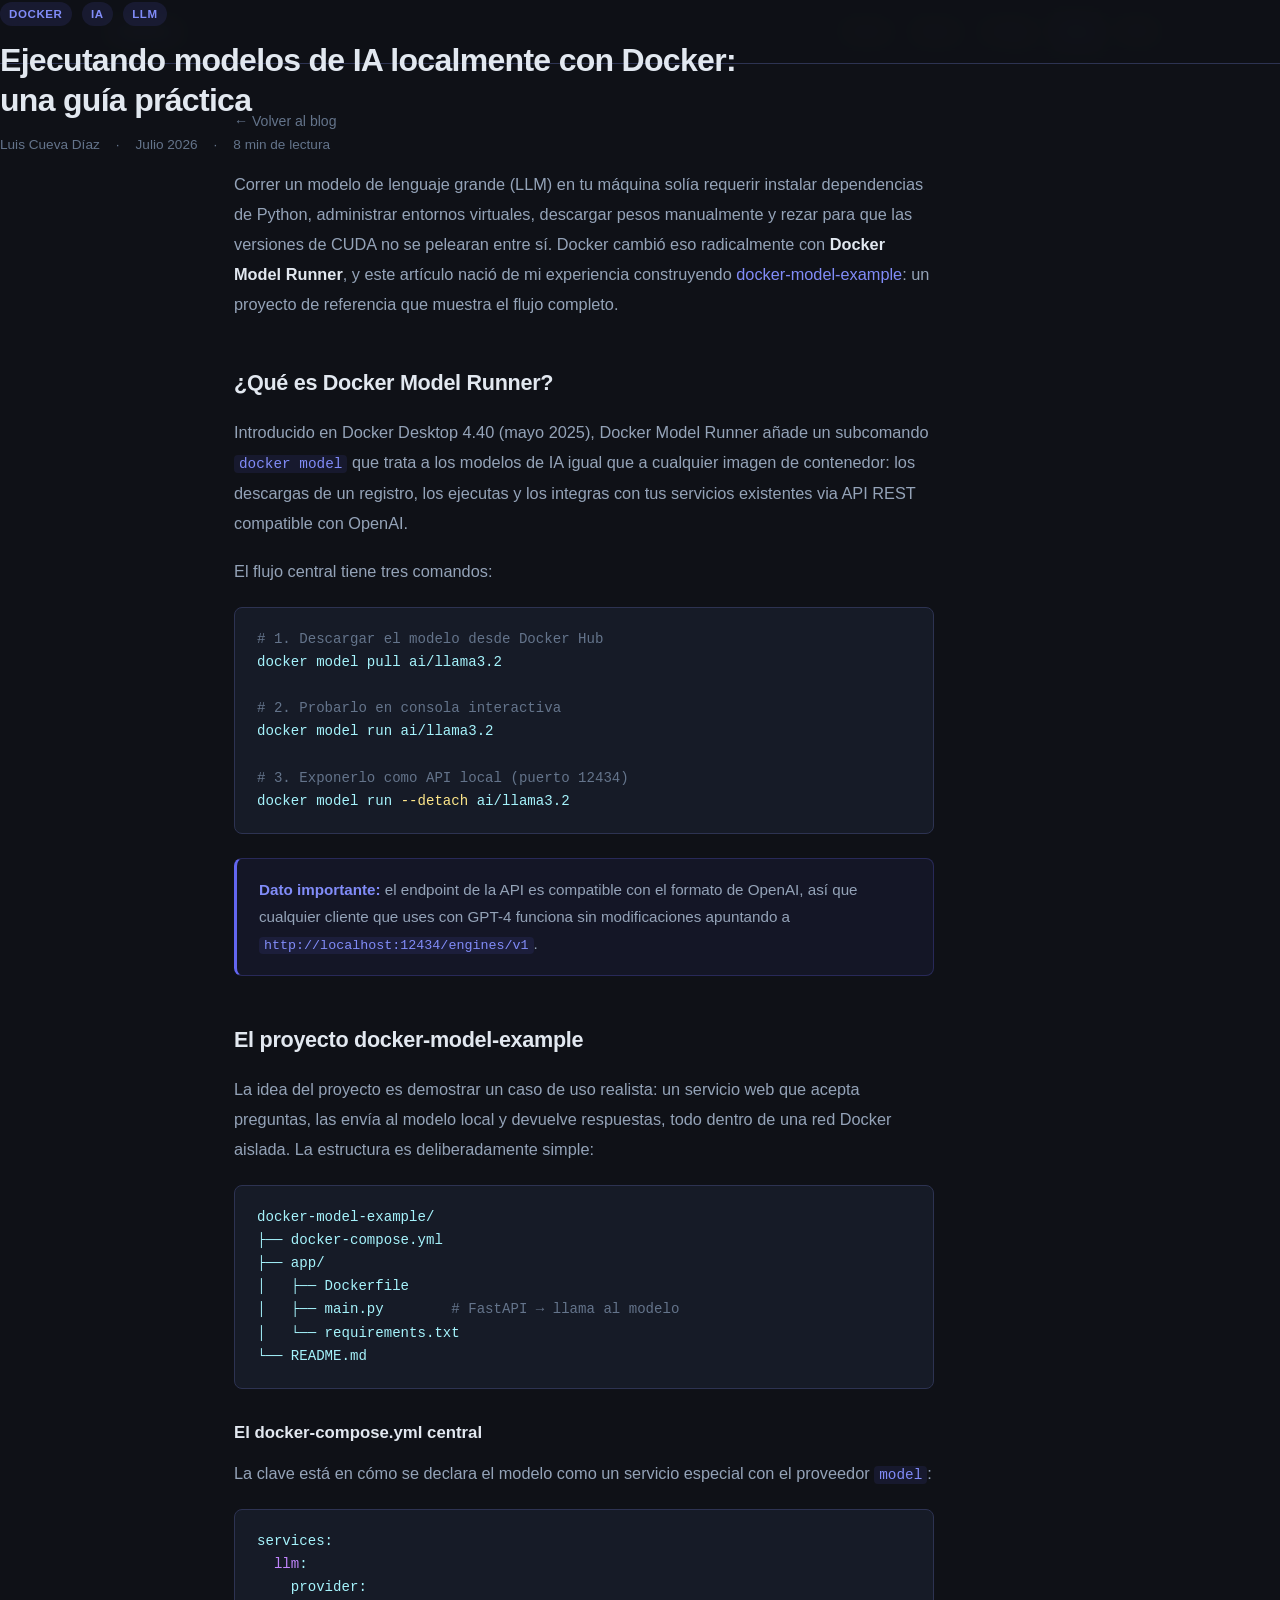
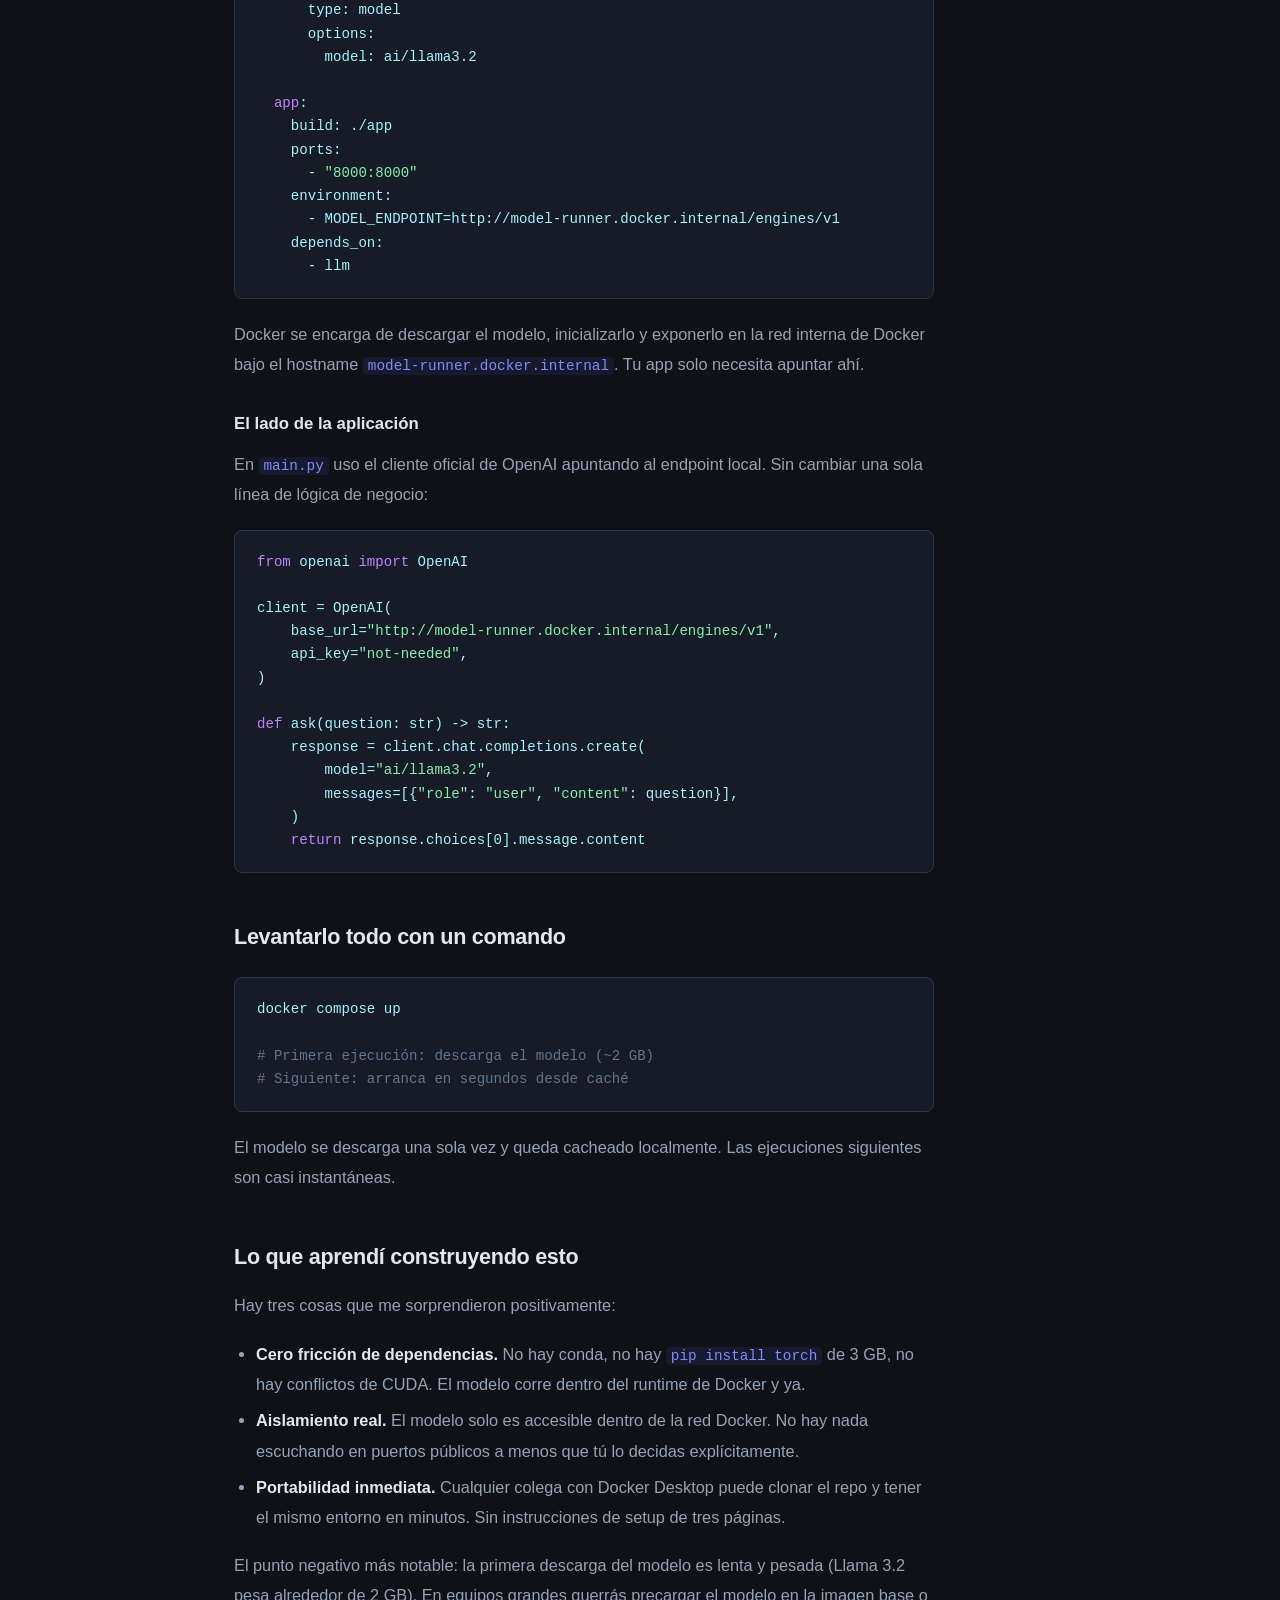
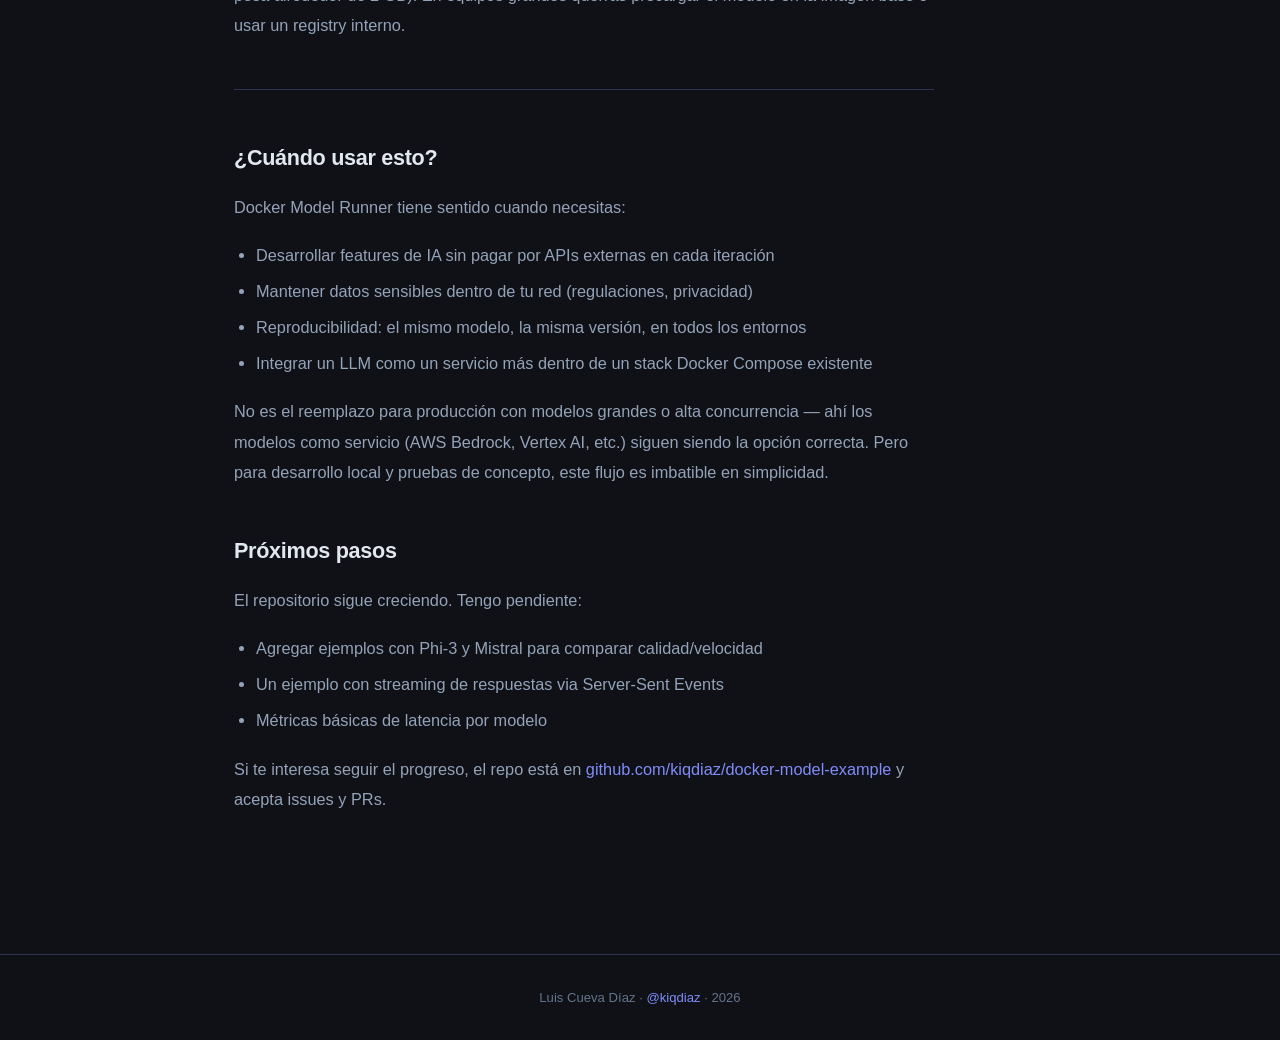
==== blog/docker-model-example.html @ 5ffebb15 "Sitio personal: blog, about, código y RSS feed Co-Authored-By: Claude Sonnet 4.6 <noreply@anthropic." ====
<!DOCTYPE html>
<html lang="es">
<head>
  <meta charset="UTF-8">
  <meta name="viewport" content="width=device-width, initial-scale=1.0">
  <meta name="description" content="Cómo usar Docker Model Runner para ejecutar LLMs localmente sin complicaciones.">
  <title>Ejecutando modelos de IA con Docker · kiqdiaz</title>
  <link rel="stylesheet" href="../css/styles.css">
  <style>
    /* ── Article-specific styles ── */
    .article-back {
      display: inline-flex;
      align-items: center;
      gap: 6px;
      color: var(--text-muted);
      text-decoration: none;
      font-size: .88rem;
      margin-bottom: 36px;
      transition: color .18s;
    }
    .article-back:hover { color: var(--accent-light); }

    .article-header { margin-bottom: 40px; }

    .article-tags { margin-bottom: 14px; }
    .article-tag {
      display: inline-block;
      font-size: .72rem;
      font-weight: 600;
      color: var(--accent-light);
      background: rgba(99,102,241,.12);
      padding: 3px 9px;
      border-radius: 20px;
      margin-right: 6px;
      letter-spacing: .6px;
      text-transform: uppercase;
    }

    .article-title {
      font-size: 2rem;
      font-weight: 800;
      letter-spacing: -.7px;
      line-height: 1.25;
      margin-bottom: 14px;
    }

    .article-meta {
      color: var(--text-muted);
      font-size: .85rem;
      display: flex;
      align-items: center;
      gap: 16px;
    }
    .article-meta span::before { content: '·'; margin-right: 16px; }
    .article-meta span:first-child::before { display: none; }

    /* ── Body typography ── */
    .article-body {
      max-width: 700px;
      color: var(--text-secondary);
      font-size: 1.02rem;
      line-height: 1.85;
    }

    .article-body h2 {
      font-size: 1.35rem;
      font-weight: 700;
      color: var(--text-primary);
      margin: 44px 0 14px;
      letter-spacing: -.3px;
    }

    .article-body h3 {
      font-size: 1.05rem;
      font-weight: 600;
      color: var(--text-primary);
      margin: 28px 0 10px;
    }

    .article-body p { margin-bottom: 18px; }
    .article-body p:last-child { margin-bottom: 0; }

    .article-body a {
      color: var(--accent-light);
      text-decoration: none;
    }
    .article-body a:hover { text-decoration: underline; }

    .article-body ul, .article-body ol {
      padding-left: 22px;
      margin-bottom: 18px;
    }
    .article-body li { margin-bottom: 6px; }

    .article-body strong { color: var(--text-primary); font-weight: 600; }

    /* Code blocks */
    .article-body pre {
      background: var(--bg-secondary);
      border: 1px solid var(--border);
      border-radius: 8px;
      padding: 20px 22px;
      overflow-x: auto;
      margin: 20px 0;
      font-family: 'Courier New', Courier, monospace;
      font-size: .88rem;
      line-height: 1.65;
      color: #a5f3fc;
    }

    .article-body pre .comment { color: var(--text-muted); }
    .article-body pre .keyword { color: #c084fc; }
    .article-body pre .string  { color: #86efac; }
    .article-body pre .flag    { color: #fde68a; }

    /* Callout box */
    .callout {
      background: rgba(99,102,241,.07);
      border: 1px solid rgba(99,102,241,.25);
      border-left: 3px solid var(--accent);
      border-radius: 8px;
      padding: 18px 22px;
      margin: 24px 0;
      color: var(--text-secondary);
      font-size: .95rem;
      line-height: 1.75;
    }
    .callout strong { color: var(--accent-light); }

    /* Divider */
    .article-divider {
      border: none;
      border-top: 1px solid var(--border);
      margin: 48px 0;
    }
  </style>
</head>
<body>

  <header>
    <nav>
      <a href="../index.html" class="nav-brand">kiqdiaz</a>
      <div class="nav-links" id="navLinks">
        <a href="../index.html" class="nav-link">Home</a>
        <a href="../index.html#about" class="nav-link" data-section="about">About</a>
        <a href="../index.html#code"  class="nav-link" data-section="code">Código</a>
        <a href="../index.html"       class="nav-link active" data-section="blog">Blog</a>
        <a href="../index.html#rss"   class="nav-link" data-section="rss">RSS</a>
      </div>
      <button class="nav-toggle" id="navToggle" aria-label="Menú">&#9776;</button>
    </nav>
  </header>

  <main style="max-width: 860px;">

    <a href="../index.html" class="article-back" id="backBtn">
      ← Volver al blog
    </a>

    <header class="article-header">
      <div class="article-tags">
        <span class="article-tag">Docker</span>
        <span class="article-tag">IA</span>
        <span class="article-tag">LLM</span>
      </div>
      <h1 class="article-title">
        Ejecutando modelos de IA localmente con Docker:<br>una guía práctica
      </h1>
      <div class="article-meta">
        <span>Luis Cueva Díaz</span>
        <span>Julio 2026</span>
        <span>8 min de lectura</span>
      </div>
    </header>

    <article class="article-body">

      <p>
        Correr un modelo de lenguaje grande (LLM) en tu máquina solía requerir
        instalar dependencias de Python, administrar entornos virtuales, descargar
        pesos manualmente y rezar para que las versiones de CUDA no se pelearan entre
        sí. Docker cambió eso radicalmente con <strong>Docker Model Runner</strong>,
        y este artículo nació de mi experiencia construyendo
        <a href="https://github.com/kiqdiaz/docker-model-example" target="_blank" rel="noopener">docker-model-example</a>:
        un proyecto de referencia que muestra el flujo completo.
      </p>

      <h2>¿Qué es Docker Model Runner?</h2>

      <p>
        Introducido en Docker Desktop 4.40 (mayo 2025), Docker Model Runner añade un
        subcomando <code>docker model</code> que trata a los modelos de IA igual que
        a cualquier imagen de contenedor: los descargas de un registro, los ejecutas
        y los integras con tus servicios existentes via API REST compatible con
        OpenAI.
      </p>

      <p>
        El flujo central tiene tres comandos:
      </p>

      <pre>
<span class="comment"># 1. Descargar el modelo desde Docker Hub</span>
docker model pull ai/llama3.2

<span class="comment"># 2. Probarlo en consola interactiva</span>
docker model run ai/llama3.2

<span class="comment"># 3. Exponerlo como API local (puerto 12434)</span>
docker model run <span class="flag">--detach</span> ai/llama3.2</pre>

      <div class="callout">
        <strong>Dato importante:</strong> el endpoint de la API es compatible con
        el formato de OpenAI, así que cualquier cliente que uses con GPT-4 funciona
        sin modificaciones apuntando a <code>http://localhost:12434/engines/v1</code>.
      </div>

      <h2>El proyecto docker-model-example</h2>

      <p>
        La idea del proyecto es demostrar un caso de uso realista: un servicio web
        que acepta preguntas, las envía al modelo local y devuelve respuestas, todo
        dentro de una red Docker aislada. La estructura es deliberadamente simple:
      </p>

      <pre>
docker-model-example/
├── docker-compose.yml
├── app/
│   ├── Dockerfile
│   ├── main.py        <span class="comment"># FastAPI → llama al modelo</span>
│   └── requirements.txt
└── README.md</pre>

      <h3>El docker-compose.yml central</h3>

      <p>
        La clave está en cómo se declara el modelo como un servicio especial con
        el proveedor <code>model</code>:
      </p>

      <pre>
services:
  <span class="keyword">llm</span>:
    provider:
      type: model
      options:
        model: ai/llama3.2

  <span class="keyword">app</span>:
    build: ./app
    ports:
      - <span class="string">"8000:8000"</span>
    environment:
      - MODEL_ENDPOINT=http://model-runner.docker.internal/engines/v1
    depends_on:
      - llm</pre>

      <p>
        Docker se encarga de descargar el modelo, inicializarlo y exponerlo en la
        red interna de Docker bajo el hostname
        <code>model-runner.docker.internal</code>. Tu app solo necesita apuntar ahí.
      </p>

      <h3>El lado de la aplicación</h3>

      <p>
        En <code>main.py</code> uso el cliente oficial de OpenAI apuntando al
        endpoint local. Sin cambiar una sola línea de lógica de negocio:
      </p>

      <pre>
<span class="keyword">from</span> openai <span class="keyword">import</span> OpenAI

client = OpenAI(
    base_url=<span class="string">"http://model-runner.docker.internal/engines/v1"</span>,
    api_key=<span class="string">"not-needed"</span>,
)

<span class="keyword">def</span> ask(question: str) -> str:
    response = client.chat.completions.create(
        model=<span class="string">"ai/llama3.2"</span>,
        messages=[{<span class="string">"role"</span>: <span class="string">"user"</span>, <span class="string">"content"</span>: question}],
    )
    <span class="keyword">return</span> response.choices[0].message.content</pre>

      <h2>Levantarlo todo con un comando</h2>

      <pre>
docker compose up

<span class="comment"># Primera ejecución: descarga el modelo (~2 GB)
# Siguiente: arranca en segundos desde caché</span></pre>

      <p>
        El modelo se descarga una sola vez y queda cacheado localmente. Las
        ejecuciones siguientes son casi instantáneas.
      </p>

      <h2>Lo que aprendí construyendo esto</h2>

      <p>
        Hay tres cosas que me sorprendieron positivamente:
      </p>

      <ul>
        <li>
          <strong>Cero fricción de dependencias.</strong> No hay conda, no hay
          <code>pip install torch</code> de 3 GB, no hay conflictos de CUDA. El modelo
          corre dentro del runtime de Docker y ya.
        </li>
        <li>
          <strong>Aislamiento real.</strong> El modelo solo es accesible dentro de
          la red Docker. No hay nada escuchando en puertos públicos a menos que tú
          lo decidas explícitamente.
        </li>
        <li>
          <strong>Portabilidad inmediata.</strong> Cualquier colega con Docker Desktop
          puede clonar el repo y tener el mismo entorno en minutos. Sin instrucciones
          de setup de tres páginas.
        </li>
      </ul>

      <p>
        El punto negativo más notable: la primera descarga del modelo es lenta y
        pesada (Llama 3.2 pesa alrededor de 2 GB). En equipos grandes querrás
        precargar el modelo en la imagen base o usar un registry interno.
      </p>

      <hr class="article-divider">

      <h2>¿Cuándo usar esto?</h2>

      <p>
        Docker Model Runner tiene sentido cuando necesitas:
      </p>

      <ul>
        <li>Desarrollar features de IA sin pagar por APIs externas en cada iteración</li>
        <li>Mantener datos sensibles dentro de tu red (regulaciones, privacidad)</li>
        <li>Reproducibilidad: el mismo modelo, la misma versión, en todos los entornos</li>
        <li>Integrar un LLM como un servicio más dentro de un stack Docker Compose existente</li>
      </ul>

      <p>
        No es el reemplazo para producción con modelos grandes o alta concurrencia —
        ahí los modelos como servicio (AWS Bedrock, Vertex AI, etc.) siguen siendo
        la opción correcta. Pero para desarrollo local y pruebas de concepto, este
        flujo es imbatible en simplicidad.
      </p>

      <h2>Próximos pasos</h2>

      <p>
        El repositorio sigue creciendo. Tengo pendiente:
      </p>

      <ul>
        <li>Agregar ejemplos con Phi-3 y Mistral para comparar calidad/velocidad</li>
        <li>Un ejemplo con streaming de respuestas via Server-Sent Events</li>
        <li>Métricas básicas de latencia por modelo</li>
      </ul>

      <p>
        Si te interesa seguir el progreso, el repo está en
        <a href="https://github.com/kiqdiaz/docker-model-example" target="_blank" rel="noopener">
          github.com/kiqdiaz/docker-model-example
        </a>
        y acepta issues y PRs.
      </p>

    </article>

  </main>

  <footer>
    <p>
      Luis Cueva Díaz ·
      <a href="https://github.com/kiqdiaz" target="_blank" rel="noopener">@kiqdiaz</a>
      · 2026
    </p>
  </footer>

  <script>
    // Mobile nav toggle
    document.getElementById('navToggle').addEventListener('click', () => {
      document.getElementById('navLinks').classList.toggle('open');
    });
    // Back button: go to blog tab if coming from SPA
    document.getElementById('backBtn').addEventListener('click', e => {
      if (document.referrer.includes('kiqdiaz.github.io') || document.referrer.includes('localhost')) {
        e.preventDefault();
        history.back();
      }
    });
  </script>
</body>
</html>
---- css/styles.css ----
:root {
  --bg-primary:    #0f1117;
  --bg-secondary:  #161b27;
  --bg-card:       #1e2234;
  --accent:        #6366f1;
  --accent-light:  #818cf8;
  --text-primary:  #e2e8f0;
  --text-secondary:#94a3b8;
  --text-muted:    #64748b;
  --border:        #2d3352;
  --nav-height:    64px;
  --radius:        12px;
  --shadow:        0 4px 24px rgba(0,0,0,.45);
}

*, *::before, *::after { margin:0; padding:0; box-sizing:border-box; }

body {
  font-family: -apple-system, BlinkMacSystemFont, 'Segoe UI', Roboto, sans-serif;
  background: var(--bg-primary);
  color: var(--text-primary);
  line-height: 1.6;
  min-height: 100vh;
}

/* ─── NAV ─── */
header {
  position: fixed;
  inset: 0 0 auto 0;
  z-index: 100;
  height: var(--nav-height);
  background: rgba(15,17,23,.95);
  backdrop-filter: blur(10px);
  border-bottom: 1px solid var(--border);
}

nav {
  max-width: 1100px;
  margin: 0 auto;
  padding: 0 24px;
  height: 100%;
  display: flex;
  align-items: center;
  justify-content: space-between;
}

.nav-brand {
  font-size: 1.2rem;
  font-weight: 700;
  color: var(--accent-light);
  letter-spacing: -0.5px;
  text-decoration: none;
}

.nav-links { display: flex; gap: 4px; }

.nav-link {
  color: var(--text-secondary);
  text-decoration: none;
  padding: 8px 14px;
  border-radius: 8px;
  font-size: .88rem;
  font-weight: 500;
  transition: all .18s;
}
.nav-link:hover { color: var(--text-primary); background: var(--bg-secondary); }
.nav-link.active { color: var(--accent-light); background: rgba(99,102,241,.12); }

.nav-toggle {
  display: none;
  background: none;
  border: none;
  color: var(--text-primary);
  font-size: 1.4rem;
  cursor: pointer;
  padding: 8px;
  line-height: 1;
}

/* ─── LAYOUT ─── */
main {
  max-width: 1100px;
  margin: 0 auto;
  padding: calc(var(--nav-height) + 44px) 24px 80px;
}

.section { display: none; animation: fadeIn .28s ease; }
.section.active { display: block; }

@keyframes fadeIn {
  from { opacity:0; transform:translateY(8px); }
  to   { opacity:1; transform:translateY(0); }
}

/* ─── SHARED ─── */
.section-title {
  font-size: 1.9rem;
  font-weight: 700;
  letter-spacing: -.5px;
  margin-bottom: 32px;
}

.card {
  background: var(--bg-card);
  border: 1px solid var(--border);
  border-radius: var(--radius);
  padding: 32px;
}

.btn {
  display: inline-flex;
  align-items: center;
  gap: 8px;
  padding: 11px 22px;
  border-radius: 8px;
  text-decoration: none;
  font-weight: 600;
  font-size: .88rem;
  transition: all .18s;
  border: none;
  cursor: pointer;
}
.btn-primary { background: var(--accent); color: #fff; }
.btn-primary:hover { background: var(--accent-light); transform: translateY(-1px); }
.btn-secondary {
  background: var(--bg-card);
  color: var(--text-primary);
  border: 1px solid var(--border);
}
.btn-secondary:hover { border-color: var(--accent); color: var(--accent-light); }

/* ─── HOME ─── */
.home-hero {
  display: flex;
  flex-direction: column;
  align-items: center;
  text-align: center;
  padding: 56px 0;
  gap: 20px;
}

.avatar {
  width: 148px;
  height: 148px;
  border-radius: 50%;
  object-fit: cover;
  border: 3px solid var(--accent);
  box-shadow: 0 0 40px rgba(99,102,241,.3);
}

.home-hero h1 {
  font-size: 2.4rem;
  font-weight: 800;
  letter-spacing: -1px;
}

.home-tagline {
  font-size: 1.1rem;
  color: var(--text-secondary);
  max-width: 480px;
}

.home-cta { display: flex; gap: 12px; flex-wrap: wrap; justify-content: center; }

/* ─── ABOUT ─── */
.about-content { max-width: 680px; }

.about-card { margin-bottom: 24px; }
.about-card p {
  color: var(--text-secondary);
  margin-bottom: 14px;
  font-size: 1.02rem;
  line-height: 1.8;
}
.about-card p:last-child { margin-bottom: 0; }

/* ─── CODE ─── */
.code-grid {
  display: grid;
  grid-template-columns: repeat(auto-fit, minmax(280px, 1fr));
  gap: 20px;
  margin-bottom: 40px;
}

.code-card {
  display: flex;
  flex-direction: column;
  gap: 14px;
  text-decoration: none;
  transition: all .18s;
}
.code-card:hover { border-color: var(--accent); transform: translateY(-2px); box-shadow: var(--shadow); }

.code-card-icon { font-size: 1.8rem; }
.code-card-title { font-size: 1.15rem; font-weight: 700; color: var(--text-primary); }
.code-card-desc { color: var(--text-secondary); font-size: .93rem; line-height: 1.7; flex: 1; }
.code-card-cta { color: var(--accent-light); font-size: .88rem; font-weight: 600; }

.readme-ideas { margin-top: 8px; }
.readme-ideas h3 {
  color: var(--text-muted);
  font-size: .8rem;
  font-weight: 600;
  letter-spacing: 1px;
  text-transform: uppercase;
  margin-bottom: 16px;
}
.readme-ideas ul {
  list-style: none;
  display: flex;
  flex-direction: column;
  gap: 10px;
}
.readme-ideas li {
  display: flex;
  align-items: flex-start;
  gap: 12px;
  color: var(--text-secondary);
  font-size: .95rem;
  line-height: 1.6;
}
.readme-ideas li::before {
  content: '→';
  color: var(--accent);
  font-weight: 700;
  flex-shrink: 0;
  margin-top: 1px;
}
code {
  color: var(--accent-light);
  font-family: 'Courier New', monospace;
  font-size: .88em;
  background: rgba(99,102,241,.1);
  padding: 1px 5px;
  border-radius: 4px;
}

/* ─── BLOG ─── */
.blog-grid { display: flex; flex-direction: column; gap: 16px; }

.blog-tile {
  display: grid;
  grid-template-columns: 1fr auto;
  gap: 20px;
  align-items: start;
  text-decoration: none;
  transition: all .18s;
}
.blog-tile:hover { border-color: var(--accent); transform: translateX(4px); }

.blog-tag {
  display: inline-block;
  font-size: .72rem;
  font-weight: 600;
  color: var(--accent-light);
  background: rgba(99,102,241,.12);
  padding: 3px 9px;
  border-radius: 20px;
  margin-bottom: 10px;
  letter-spacing: .6px;
  text-transform: uppercase;
}

.blog-title {
  font-size: 1.15rem;
  font-weight: 700;
  color: var(--text-primary);
  margin-bottom: 8px;
  line-height: 1.4;
}

.blog-excerpt {
  color: var(--text-secondary);
  font-size: .93rem;
  line-height: 1.65;
}

.blog-date {
  color: var(--text-muted);
  font-size: .82rem;
  font-weight: 500;
  white-space: nowrap;
  padding-top: 4px;
}

/* ─── RSS ─── */
.rss-content { max-width: 680px; }

.rss-feed-box {
  display: flex;
  align-items: center;
  justify-content: space-between;
  gap: 16px;
  flex-wrap: wrap;
  background: var(--bg-secondary);
  border: 1px solid var(--border);
  border-left: 3px solid var(--accent);
  border-radius: 8px;
  padding: 16px 20px;
  margin-bottom: 28px;
}
.rss-feed-box .label { color: var(--text-muted); font-size: .78rem; margin-bottom: 4px; }

.rss-explain { margin-bottom: 0; }
.rss-explain h3 {
  color: var(--text-primary);
  font-size: 1.05rem;
  font-weight: 600;
  margin: 24px 0 10px;
}
.rss-explain h3:first-child { margin-top: 0; }
.rss-explain p { color: var(--text-secondary); line-height: 1.8; margin-bottom: 10px; }
.rss-explain ol, .rss-explain ul {
  color: var(--text-secondary);
  padding-left: 20px;
  line-height: 2;
}

/* ─── FOOTER ─── */
footer {
  text-align: center;
  color: var(--text-muted);
  font-size: .82rem;
  padding: 32px 24px;
  border-top: 1px solid var(--border);
  margin-top: 60px;
}
footer a { color: var(--accent-light); text-decoration: none; }
footer a:hover { text-decoration: underline; }

/* ─── RESPONSIVE ─── */
@media (max-width: 680px) {
  .nav-links {
    display: none;
    position: absolute;
    top: var(--nav-height);
    left: 0; right: 0;
    background: var(--bg-primary);
    border-bottom: 1px solid var(--border);
    flex-direction: column;
    padding: 12px;
    gap: 2px;
  }
  .nav-links.open { display: flex; }
  .nav-toggle { display: block; }

  main { padding: calc(var(--nav-height) + 24px) 16px 60px; }

  .home-hero { padding: 36px 0; }
  .home-hero h1 { font-size: 1.75rem; }
  .avatar { width: 110px; height: 110px; }

  .section-title { font-size: 1.5rem; }

  .blog-tile { grid-template-columns: 1fr; }
  .blog-date { order: -1; }

  .rss-feed-box { flex-direction: column; align-items: flex-start; }
}
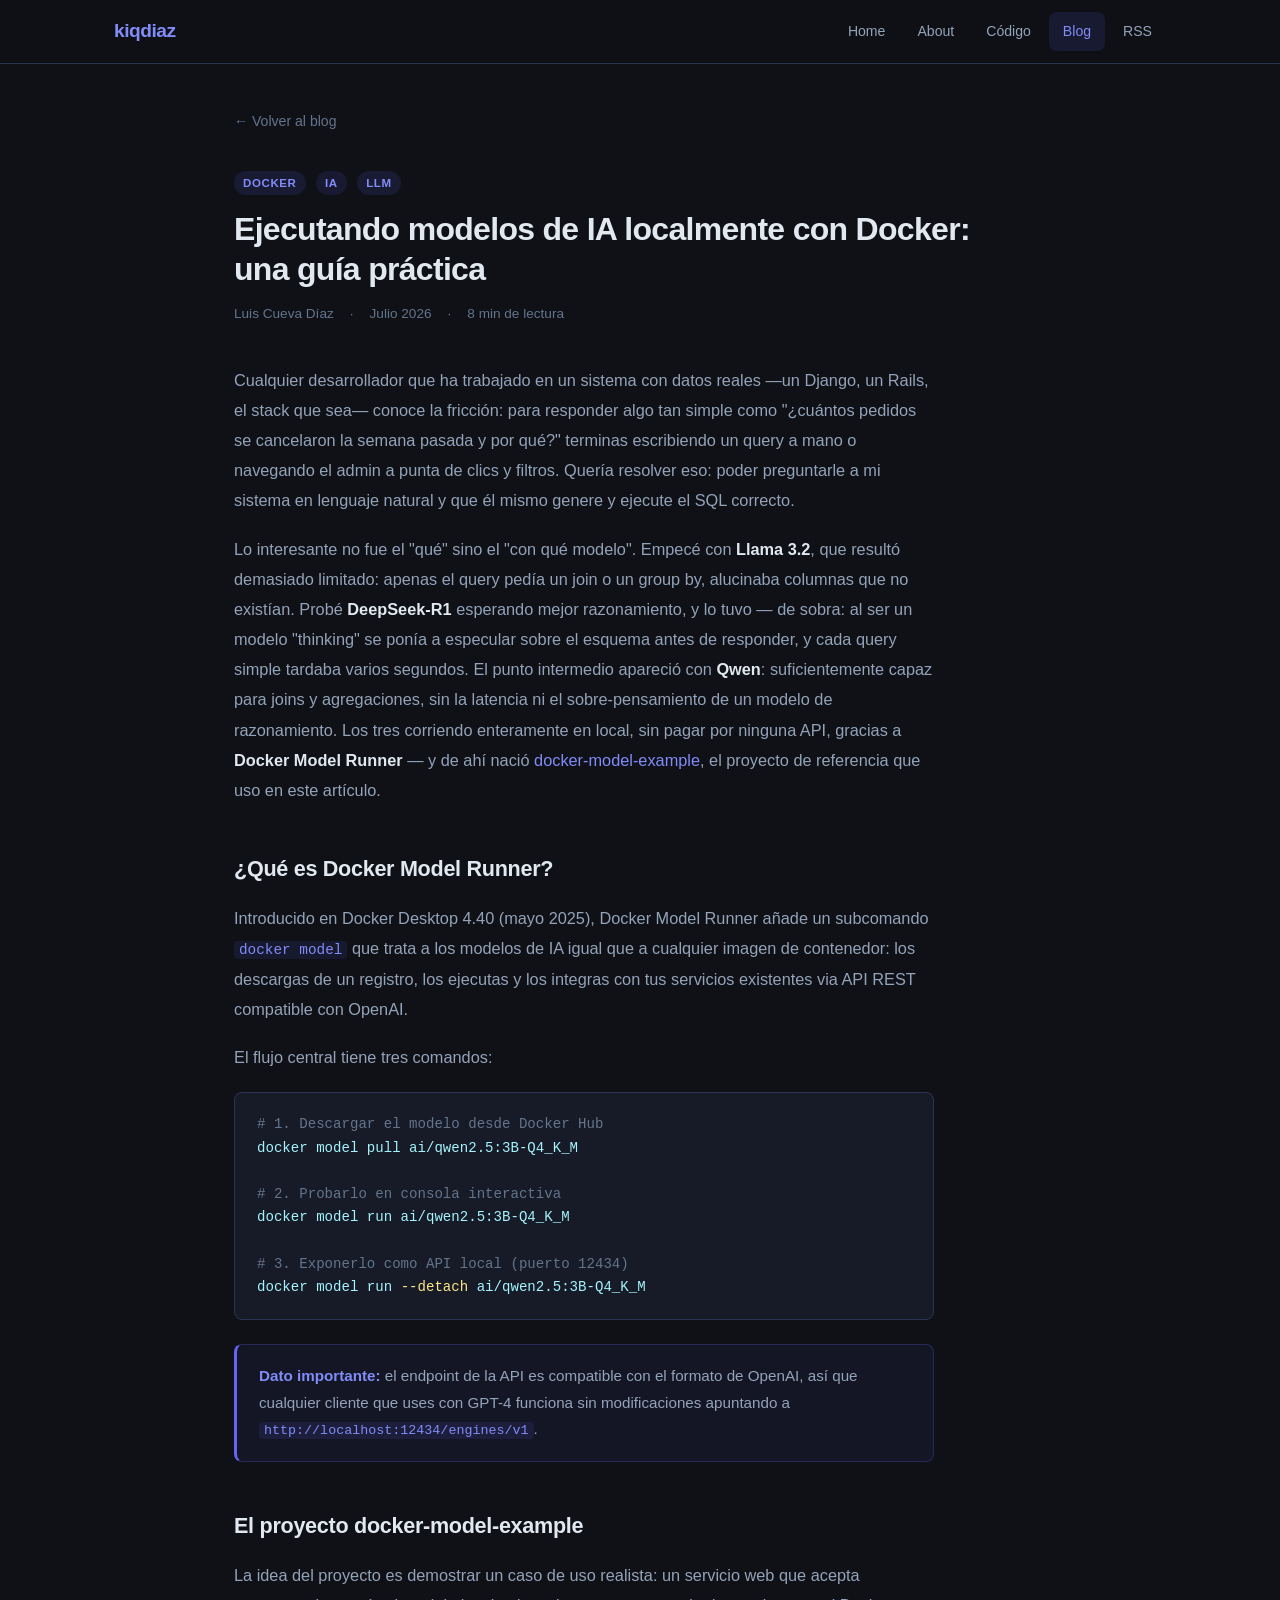
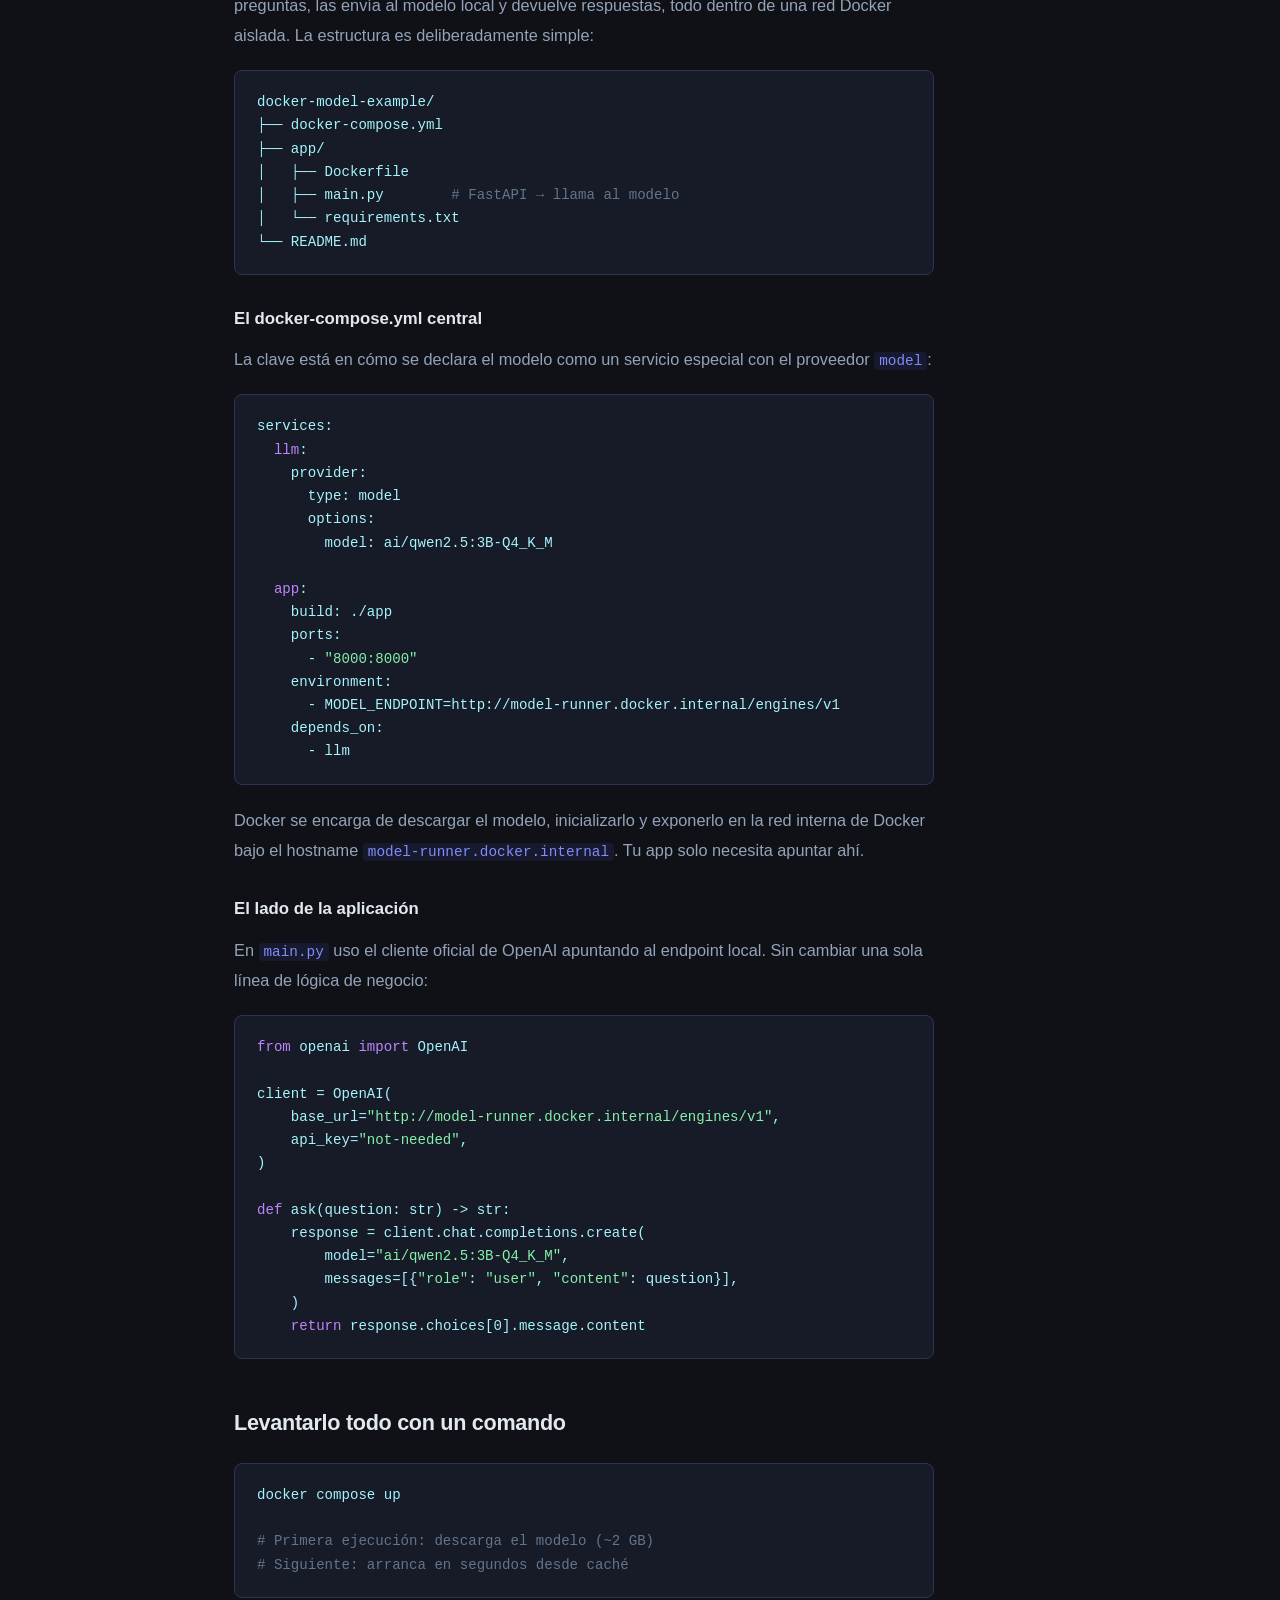
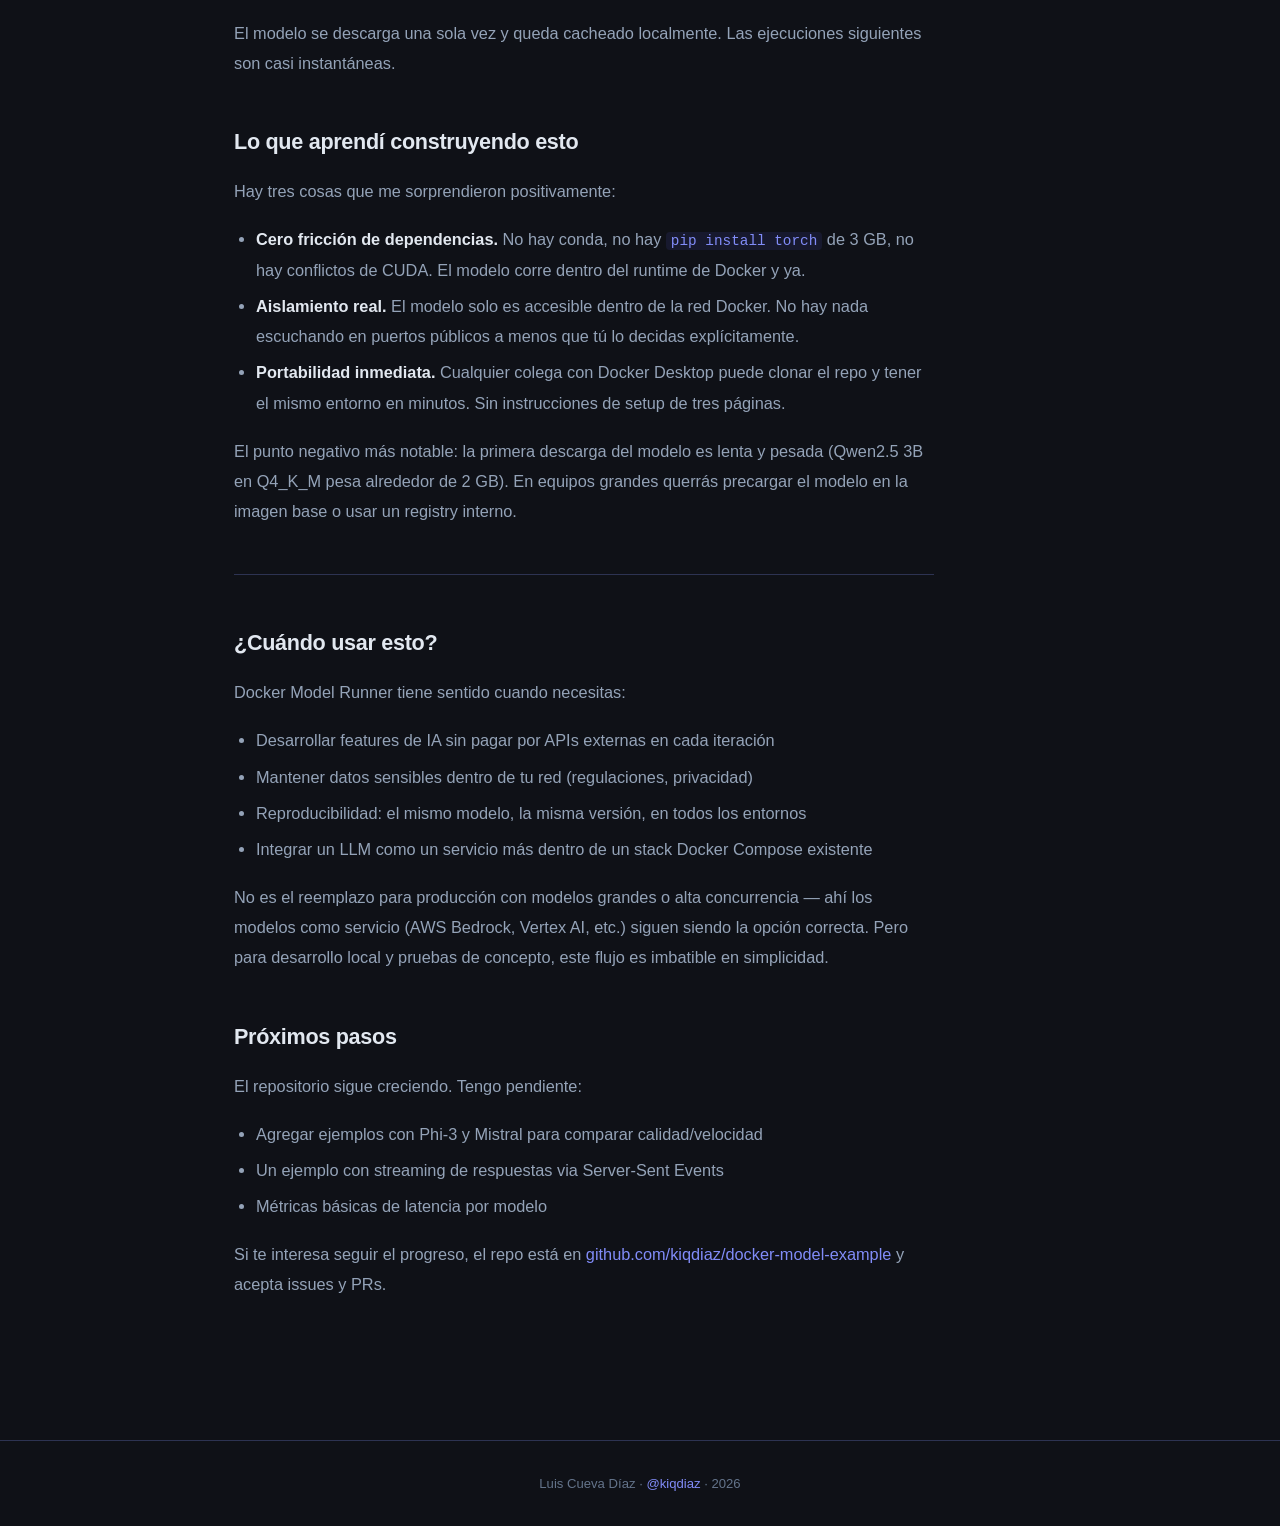
==== commit d8bb2314: "Actualizar artículo de Docker Model Runner con detalles del proyecto real Reescribe la introducción " ====
--- a/blog/docker-model-example.html
+++ b/blog/docker-model-example.html
@@ -157,7 +157,7 @@
       ← Volver al blog
     </a>
 
-    <header class="article-header">
+    <div class="article-header">
       <div class="article-tags">
         <span class="article-tag">Docker</span>
         <span class="article-tag">IA</span>
@@ -171,18 +171,32 @@
         <span>Julio 2026</span>
         <span>8 min de lectura</span>
       </div>
-    </header>
+    </div>
 
     <article class="article-body">
 
       <p>
-        Correr un modelo de lenguaje grande (LLM) en tu máquina solía requerir
-        instalar dependencias de Python, administrar entornos virtuales, descargar
-        pesos manualmente y rezar para que las versiones de CUDA no se pelearan entre
-        sí. Docker cambió eso radicalmente con <strong>Docker Model Runner</strong>,
-        y este artículo nació de mi experiencia construyendo
-        <a href="https://github.com/kiqdiaz/docker-model-example" target="_blank" rel="noopener">docker-model-example</a>:
-        un proyecto de referencia que muestra el flujo completo.
+        Cualquier desarrollador que ha trabajado en un sistema con datos reales —un
+        Django, un Rails, el stack que sea— conoce la fricción: para responder algo
+        tan simple como "¿cuántos pedidos se cancelaron la semana pasada y por qué?"
+        terminas escribiendo un query a mano o navegando el admin a punta de clics y
+        filtros. Quería resolver eso: poder preguntarle a mi sistema en lenguaje
+        natural y que él mismo genere y ejecute el SQL correcto.
+      </p>
+
+      <p>
+        Lo interesante no fue el "qué" sino el "con qué modelo". Empecé con
+        <strong>Llama 3.2</strong>, que resultó demasiado limitado: apenas el query
+        pedía un join o un group by, alucinaba columnas que no existían. Probé
+        <strong>DeepSeek-R1</strong> esperando mejor razonamiento, y lo tuvo — de
+        sobra: al ser un modelo "thinking" se ponía a especular sobre el esquema antes
+        de responder, y cada query simple tardaba varios segundos. El punto intermedio
+        apareció con <strong>Qwen</strong>: suficientemente capaz para joins y
+        agregaciones, sin la latencia ni el sobre-pensamiento de un modelo de
+        razonamiento. Los tres corriendo enteramente en local, sin pagar por ninguna
+        API, gracias a <strong>Docker Model Runner</strong> — y de ahí nació
+        <a href="https://github.com/kiqdiaz/docker-model-example" target="_blank" rel="noopener">docker-model-example</a>,
+        el proyecto de referencia que uso en este artículo.
       </p>
 
       <h2>¿Qué es Docker Model Runner?</h2>
@@ -201,13 +215,13 @@
 
       <pre>
 <span class="comment"># 1. Descargar el modelo desde Docker Hub</span>
-docker model pull ai/llama3.2
+docker model pull ai/qwen2.5:3B-Q4_K_M
 
 <span class="comment"># 2. Probarlo en consola interactiva</span>
-docker model run ai/llama3.2
+docker model run ai/qwen2.5:3B-Q4_K_M
 
 <span class="comment"># 3. Exponerlo como API local (puerto 12434)</span>
-docker model run <span class="flag">--detach</span> ai/llama3.2</pre>
+docker model run <span class="flag">--detach</span> ai/qwen2.5:3B-Q4_K_M</pre>
 
       <div class="callout">
         <strong>Dato importante:</strong> el endpoint de la API es compatible con
@@ -245,7 +259,7 @@
     provider:
       type: model
       options:
-        model: ai/llama3.2
+        model: ai/qwen2.5:3B-Q4_K_M
 
   <span class="keyword">app</span>:
     build: ./app
@@ -279,7 +293,7 @@
 
 <span class="keyword">def</span> ask(question: str) -> str:
     response = client.chat.completions.create(
-        model=<span class="string">"ai/llama3.2"</span>,
+        model=<span class="string">"ai/qwen2.5:3B-Q4_K_M"</span>,
         messages=[{<span class="string">"role"</span>: <span class="string">"user"</span>, <span class="string">"content"</span>: question}],
     )
     <span class="keyword">return</span> response.choices[0].message.content</pre>
@@ -323,8 +337,8 @@
 
       <p>
         El punto negativo más notable: la primera descarga del modelo es lenta y
-        pesada (Llama 3.2 pesa alrededor de 2 GB). En equipos grandes querrás
-        precargar el modelo en la imagen base o usar un registry interno.
+        pesada (Qwen2.5 3B en Q4_K_M pesa alrededor de 2 GB). En equipos grandes
+        querrás precargar el modelo en la imagen base o usar un registry interno.
       </p>
 
       <hr class="article-divider">
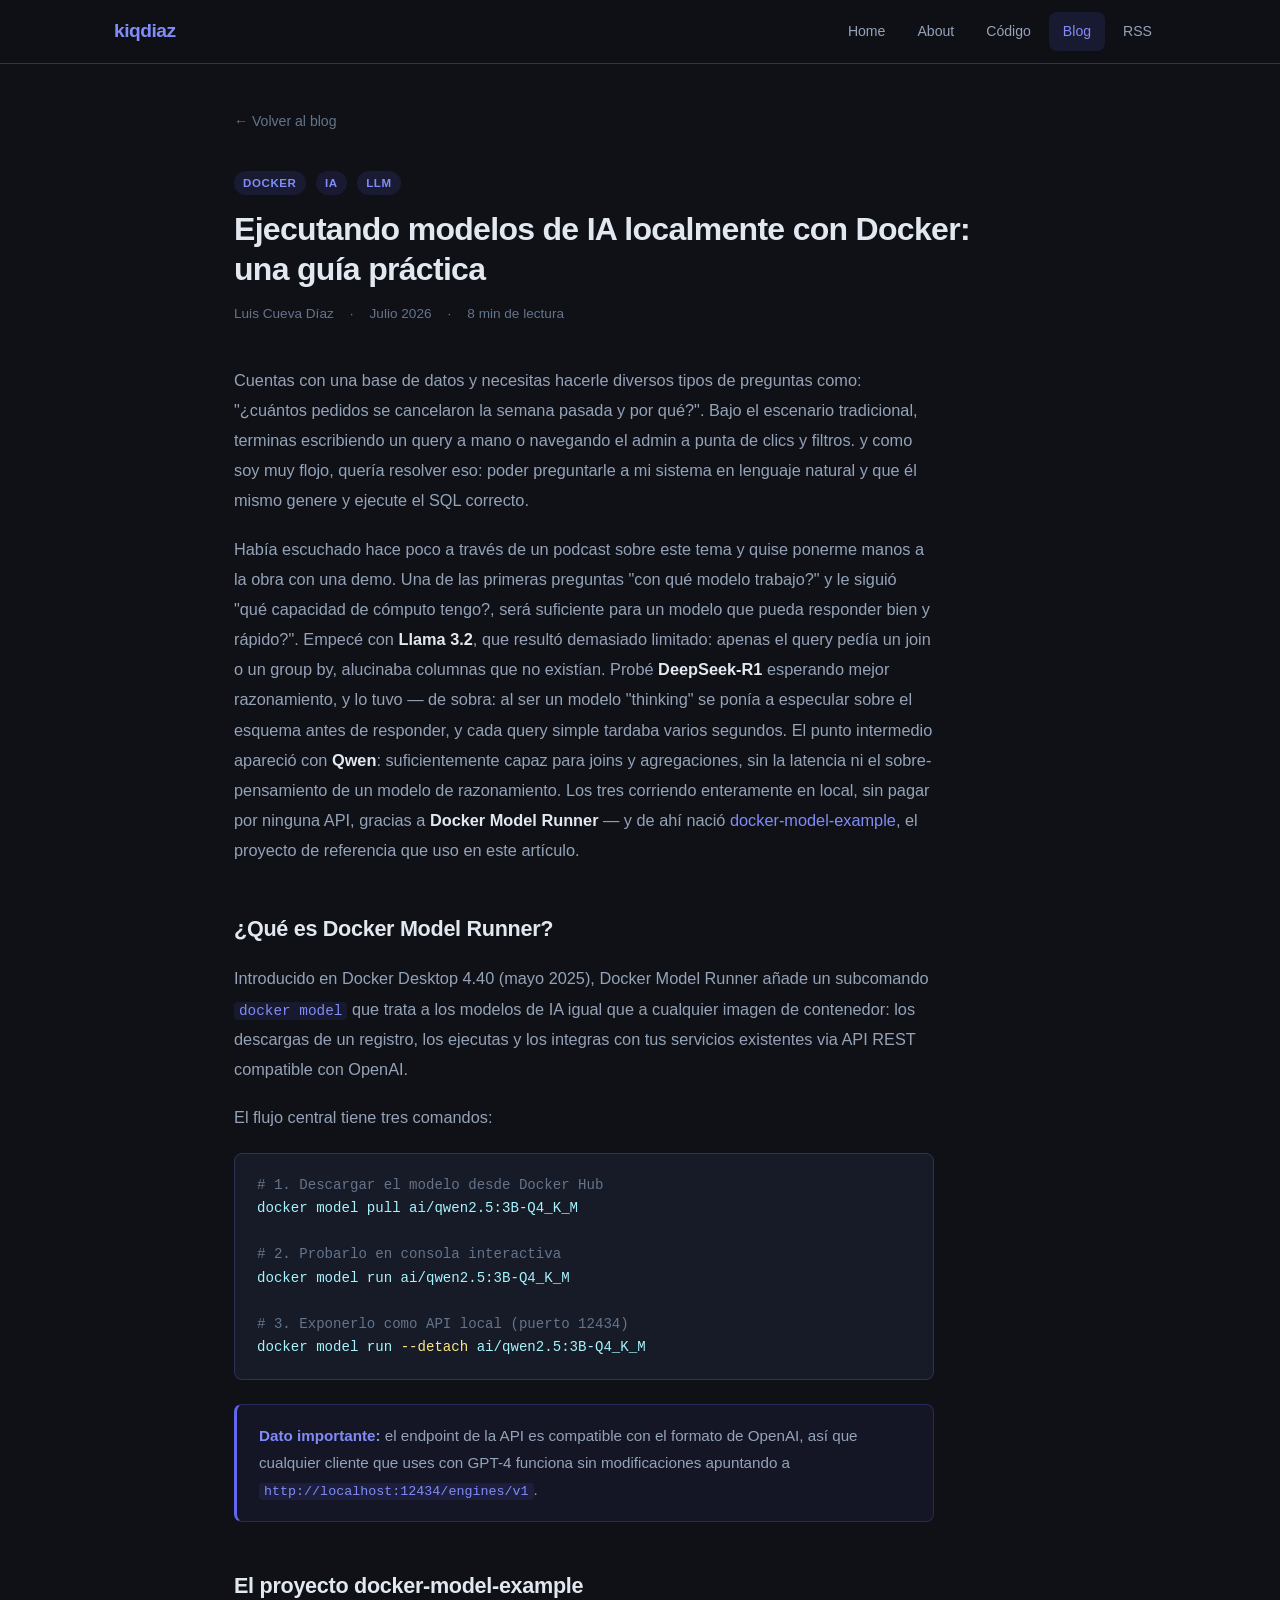
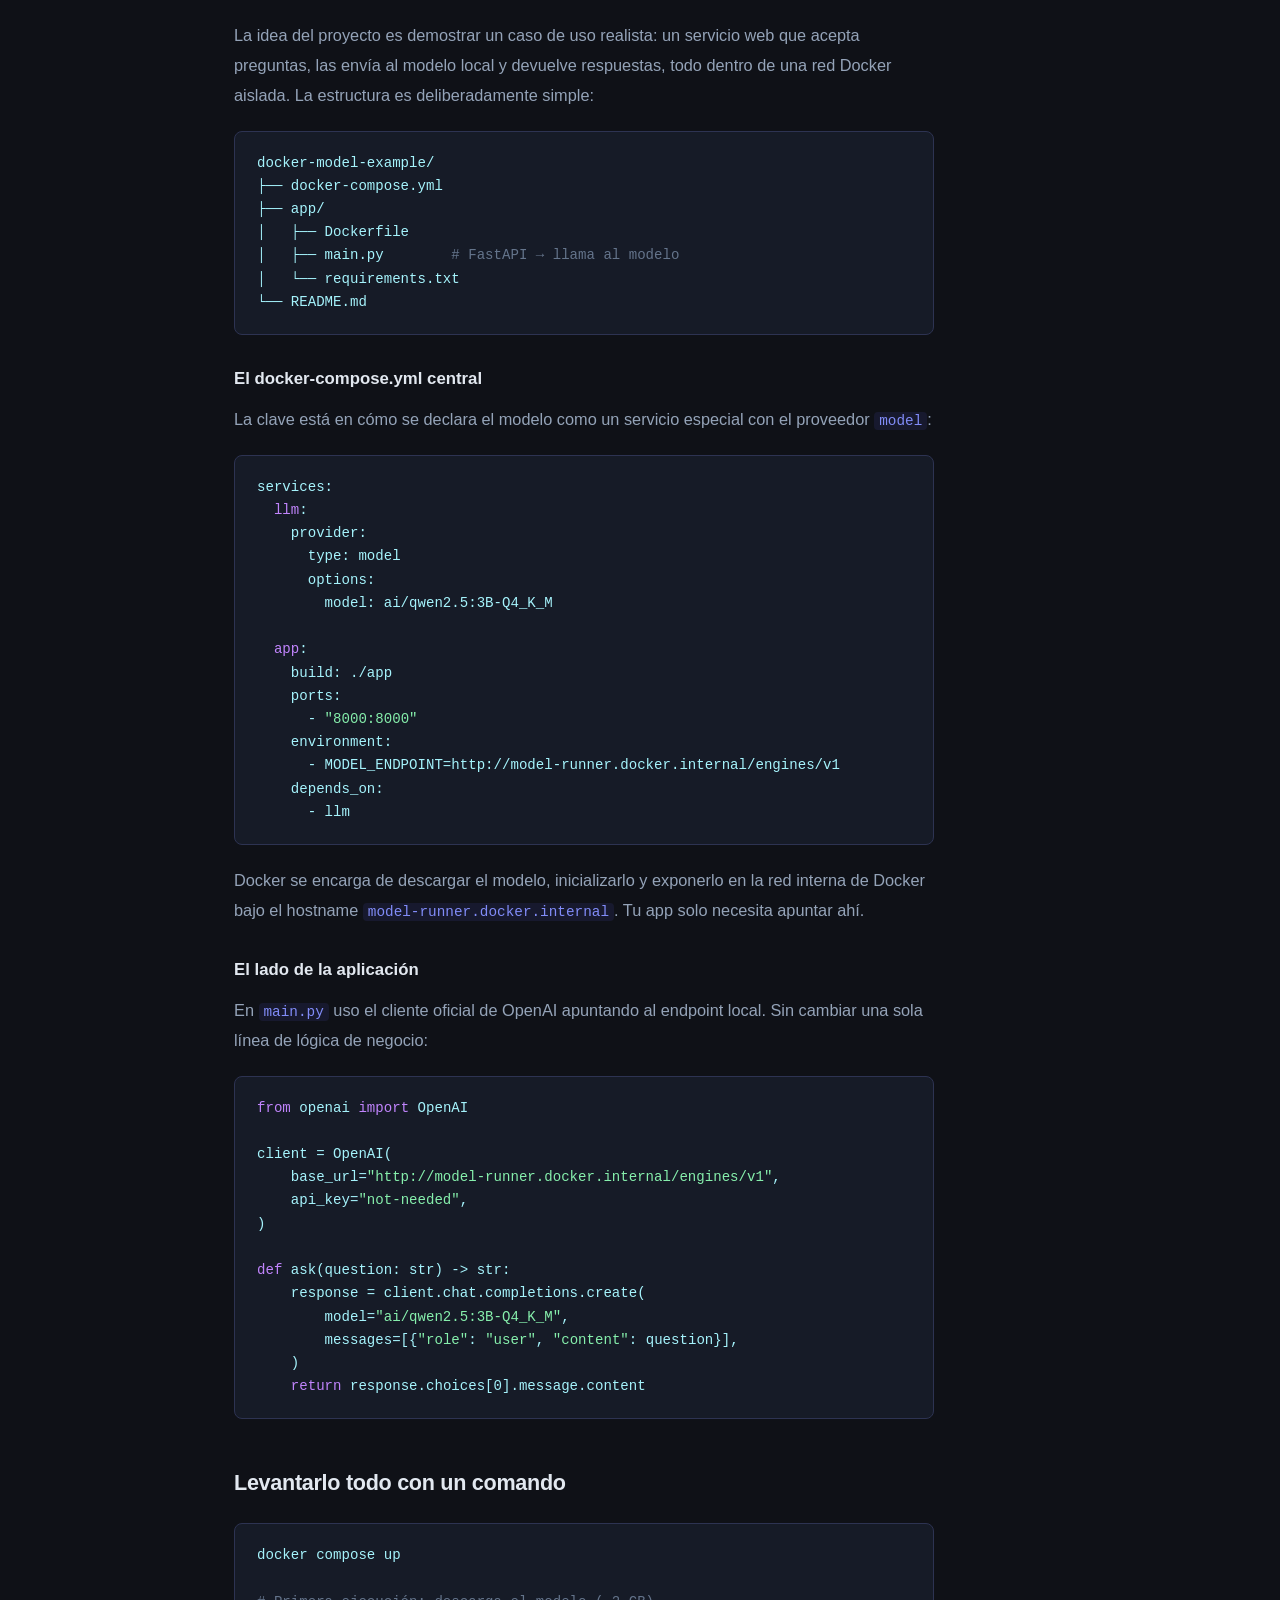
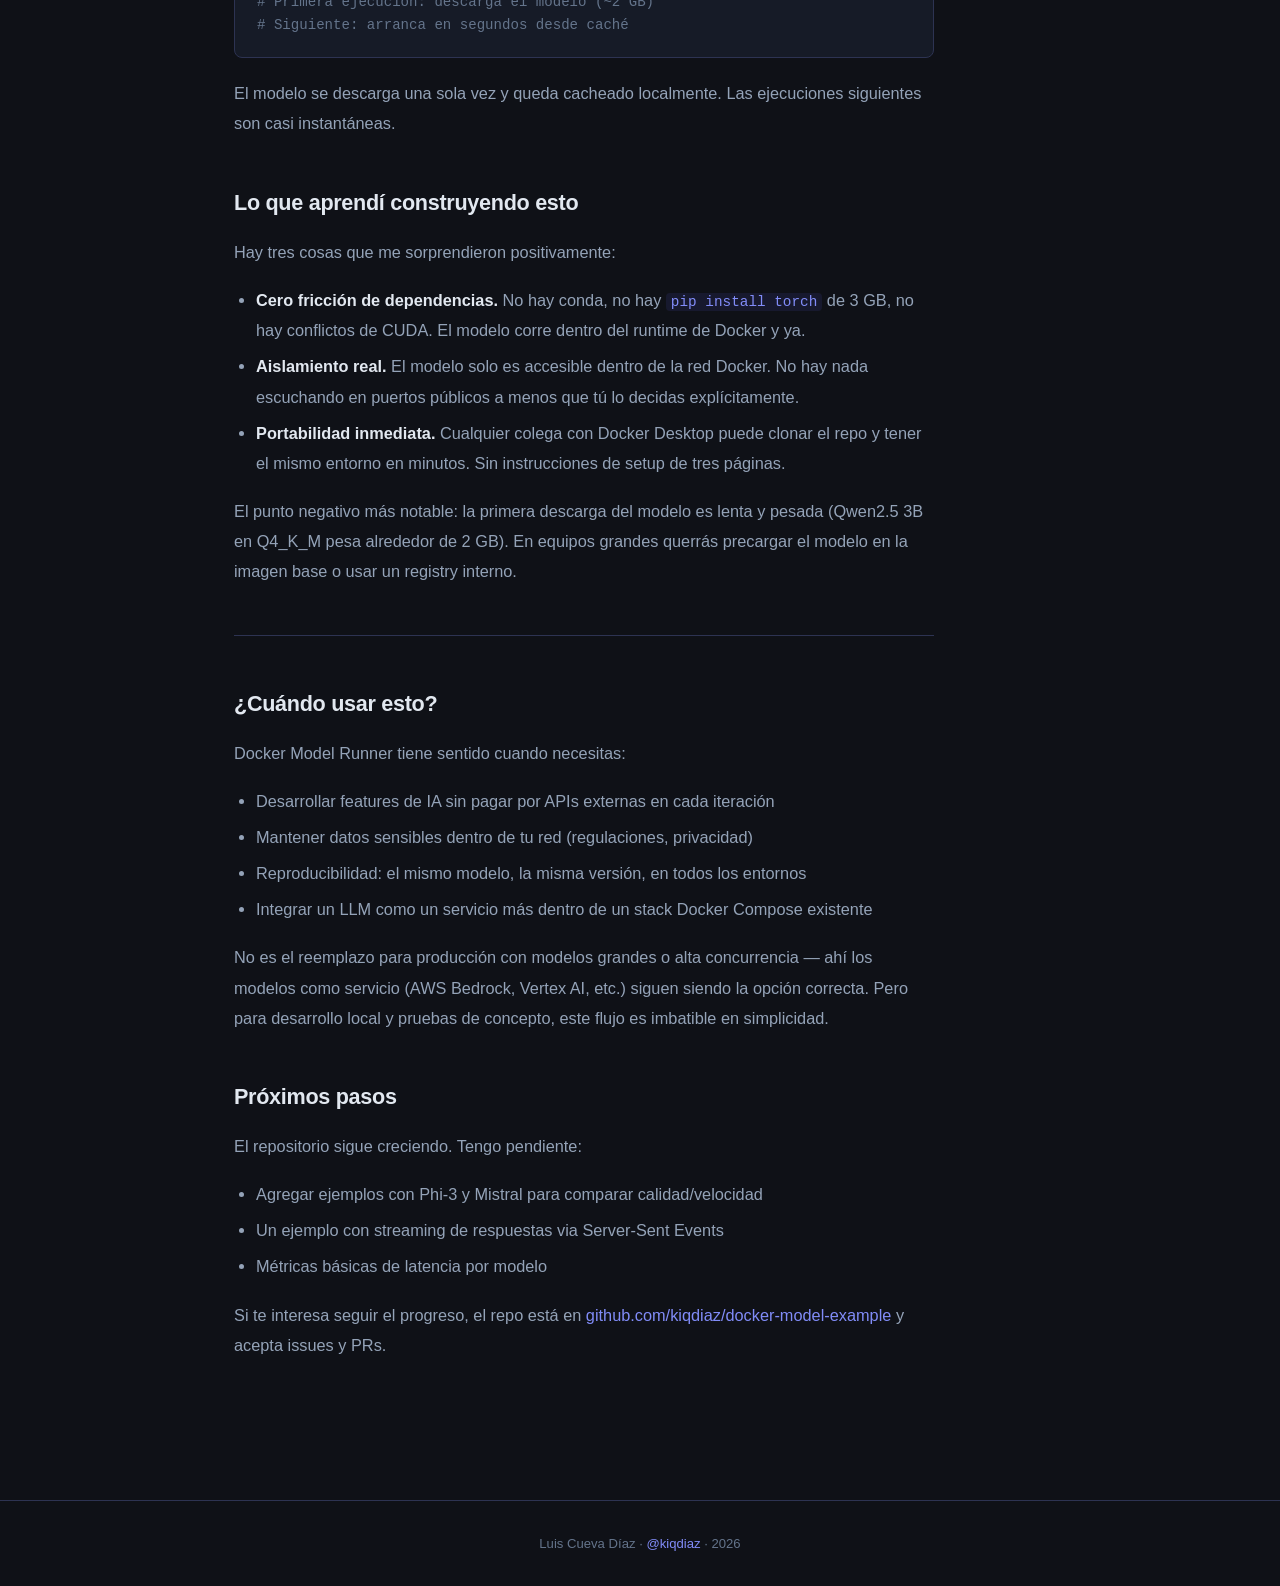
==== commit 0d0db8f1: "ultimos cambios docker-model-example" ====
--- a/blog/docker-model-example.html
+++ b/blog/docker-model-example.html
@@ -176,16 +176,14 @@
     <article class="article-body">
 
       <p>
-        Cualquier desarrollador que ha trabajado en un sistema con datos reales —un
-        Django, un Rails, el stack que sea— conoce la fricción: para responder algo
-        tan simple como "¿cuántos pedidos se cancelaron la semana pasada y por qué?"
+        Cuentas con una base de datos y necesitas hacerle diversos tipos de preguntas como: "¿cuántos pedidos se cancelaron la semana pasada y por qué?". Bajo el escenario tradicional,
         terminas escribiendo un query a mano o navegando el admin a punta de clics y
-        filtros. Quería resolver eso: poder preguntarle a mi sistema en lenguaje
+        filtros. y como soy muy flojo, quería resolver eso: poder preguntarle a mi sistema en lenguaje
         natural y que él mismo genere y ejecute el SQL correcto.
       </p>
 
       <p>
-        Lo interesante no fue el "qué" sino el "con qué modelo". Empecé con
+        Había escuchado hace poco a través de un podcast sobre este tema y quise ponerme manos a la obra con una demo. Una de las primeras preguntas "con qué modelo trabajo?" y le siguió "qué capacidad de cómputo tengo?, será suficiente para un modelo que pueda responder bien y rápido?". Empecé con
         <strong>Llama 3.2</strong>, que resultó demasiado limitado: apenas el query
         pedía un join o un group by, alucinaba columnas que no existían. Probé
         <strong>DeepSeek-R1</strong> esperando mejor razonamiento, y lo tuvo — de
